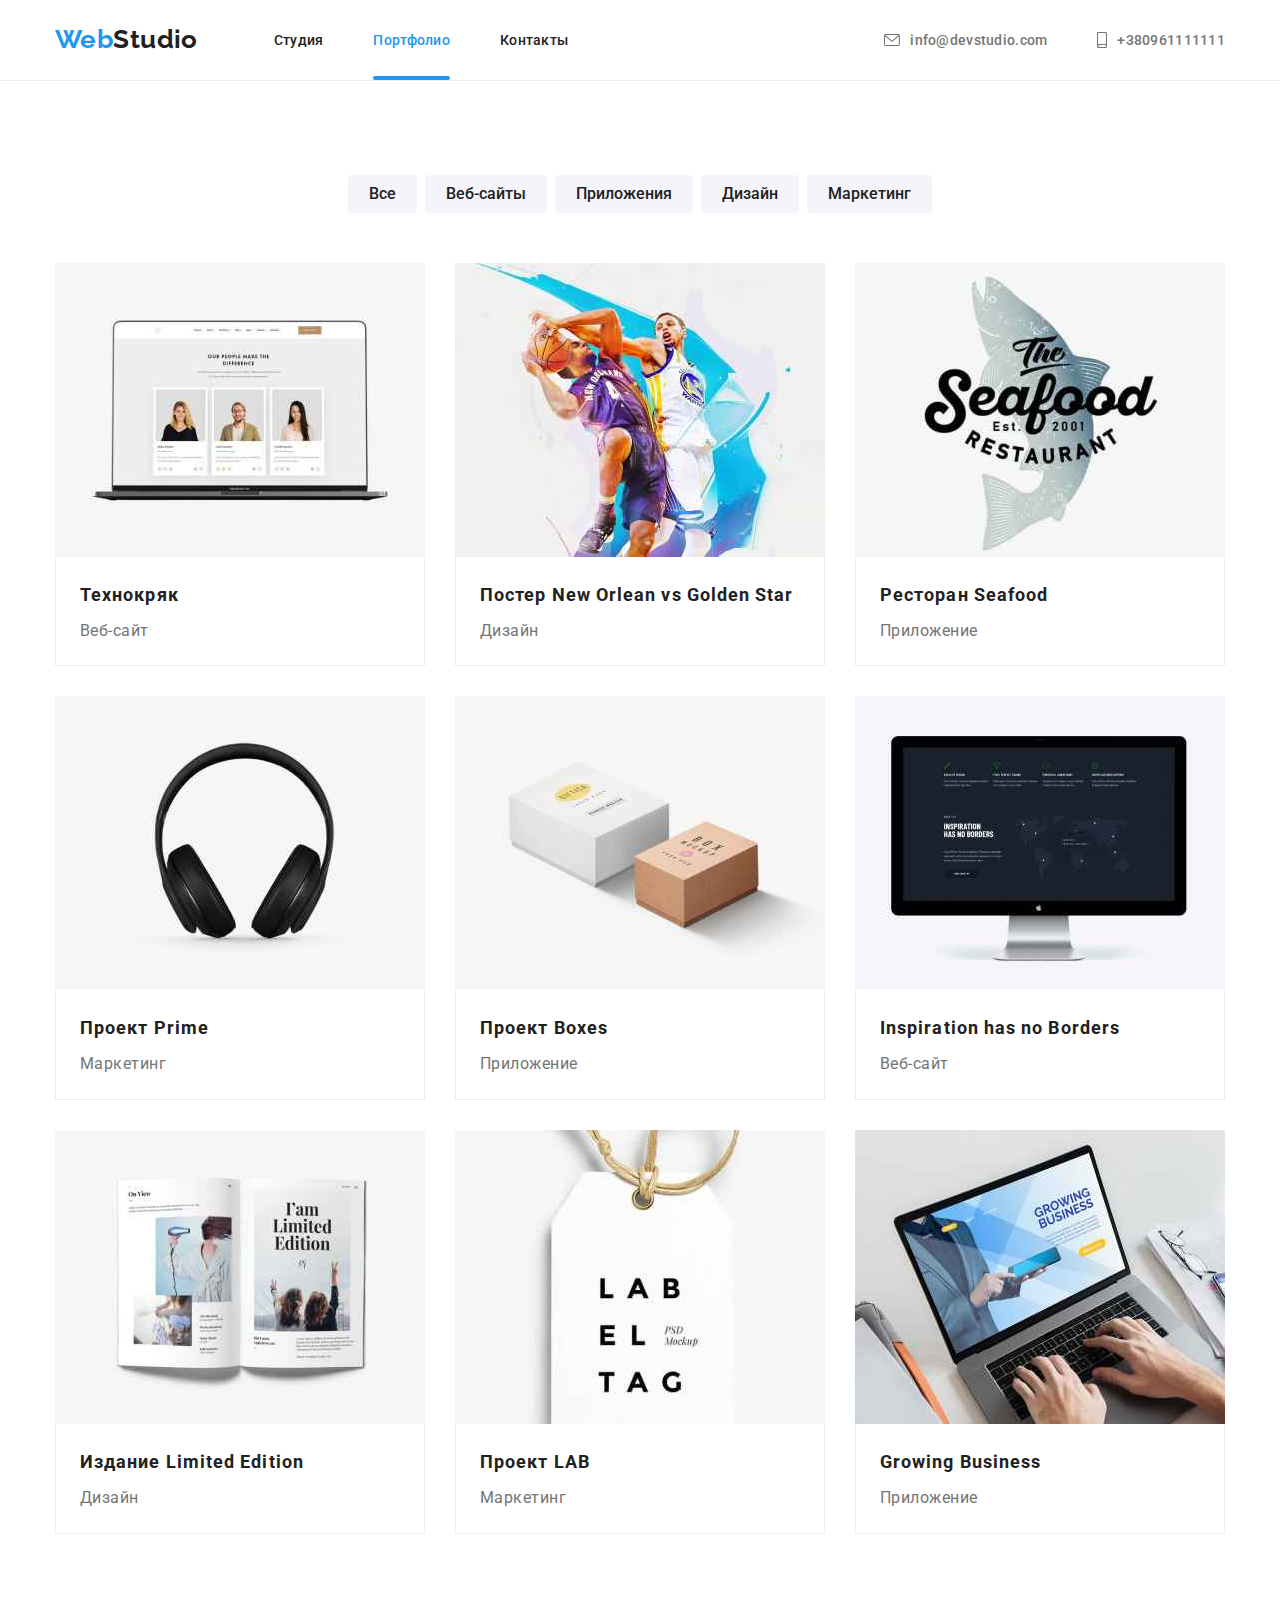
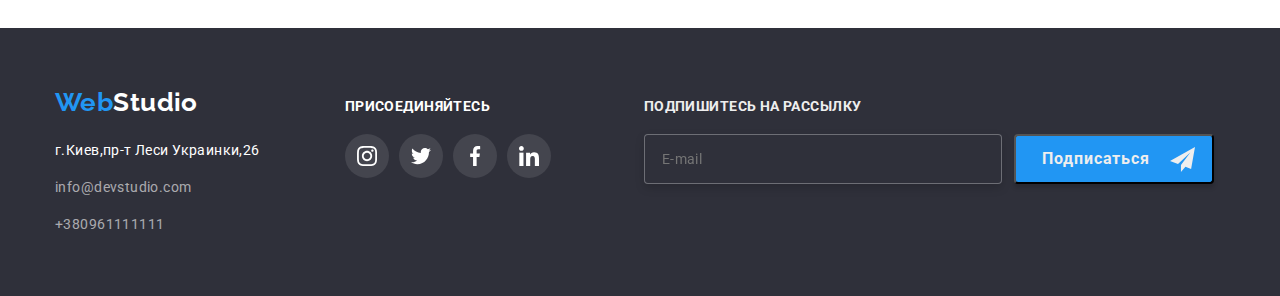
==== portfolio.html @ d530d73f "add" ====
<!DOCTYPE html>
<html lang="ru">
  <head>
    <meta charset="UTF-8" />
    <meta http-equiv="X-UA-Compatible" content="IE=edge" />
    <meta name="viewport" content="width=device-width, initial-scale=1.0" />
    <title>webstudio</title>
    <link rel="preconnect" href="https://fonts.googleapis.com" />
    <link rel="preconnect" href="https://fonts.gstatic.com" crossorigin />
    <link
      href="https://fonts.googleapis.com/css2?family=Raleway:wght@700&family=Roboto:wght@400;500;700;900&display=swap"
      rel="stylesheet"
    />
    <link
      rel="stylesheet"
      href="https://cdnjs.cloudflare.com/ajax/libs/modern-normalize/1.1.0/modern-normalize.min.css"
    />
    <link rel="stylesheet" href="./css/styles.css" />
  </head>
  <body>
      <!--Шапка страницы-->
      <header class="header">
        <div class="container header-container">
          <!--Навигация на другие страницы-->
          <nav class="header-nav">
            <a href="" class="header-logo">Web<span class="bit">Studio</span></a>
            <ul class="site-nav list">
              <li><a href="./index.html" class="nav-link">Студия</a></li>
              <li><a href="./portfolio.html" class="nav-link link-portfolio">Портфолио</a></li>
              <li><a href="" class="nav-link">Контакты</a></li>
            </ul>
          </nav> 
            <ul class="header-nav-list list">
              <li class="nav-item">
                <a href="mailto:info@devstudio.com" class="nav-link-mail-tel"><svg class="header-mail-icon" width="16" height="12">
                    <use href="./images/symbol-defs.svg#icon-envelope"></use></svg>info@devstudio.com</a>
              </li>
              <li><a href="tel:+380961111111" class="nav-link-mail-tel"><svg class="header-telephone-icon" width="10" height="16">
                    <use href="./images/symbol-defs.svg#icon-smartphone"></use></svg>+380961111111</a></li>
            </ul>
        </div>
      </header>
    <main>
      <!-- buttons -->
      <section class="button-section">
        <div class="container">
          <h1 class="visually-hidden">Просто заголовок</h1>
          <ul class="filters-list list">
            <li class="filters-list-item">
              <button type="button" class="button-filter" name="Все">Все</button>
            </li>
            <li class="filters-list-item">
              <button type="button" class="button-filter" name="Веб-сайты">Веб-сайты</button>
            </li>
            <li class="filters-list-item">
              <button type="button" class="button-filter" name="Приложения">Приложения</button>
            </li>
            <li class="filters-list-item">
              <button type="button" class="button-filter" name="Дизайн">Дизайн</button>
            </li>
            <li class="filters-list-item-right">
              <button type="button" class="button-filter-right" name="Маркетинг">Маркетинг</button>
            </li>
          </ul>
          <!-- examples cards -->
          
            <ul class="card-set list">
              
                <li class="card-item">
                  <a href="" class="card-link">
                    <div class="portfolio-description">
                    
                      <img src="./images/071182.jpg" alt="Технокряк" 
                      width="370" 
                      height="294" 
                      />
                      <p class="description-text">Ресурс предлагает комплексные предложения с разным уровнем функционала и сервисов. Все это позволит посетителю получить исчерпывающие сведения о компании или частном лице.</p>
                    </div>
                      <div class="card-content">
                        <h2 class="examples">Технокряк</h2>
                        <p class="examples-titles">Веб-сайт</p>
                      </div>
                  </a>
                </li>
                <li class="card-item">
                  <a href="" class="card-link">
                    <div class="portfolio-description">
                      <img src="./images/cefffc.jpg" alt="Постер New Orlean vs Golden Star"
                        width="370"
                        height="294"
                      />
                      <p class="description-text">Ресурс предлагает комплексные предложения с разным уровнем функционала и сервисов. Все это позволит посетителю получить исчерпывающие сведения о компании или частном лице.</p>
                    </div>
                      <div class="card-content">
                        <h2 class="examples">Постер New Orlean vs Golden Star</h2>
                        <p class="examples-titles">Дизайн</p>
                      </div>
                  </a>
                </li>
                <li class="card-item">
                  <a href="" class="card-link">
                  <div class="portfolio-description">
                    <img src="./images/d0c83d.jpg"
                      alt="Ресторан Seafood"
                      width="370"
                      height="294"
                    />
                    <p class="description-text">Ресурс предлагает комплексные предложения с разным уровнем функционала и сервисов. Все это позволит посетителю получить исчерпывающие сведения о компании или частном лице.</p>
                  </div>
                    <div class="card-content">
                      <h2 class="examples">Ресторан Seafood</h2>
                      <p class="examples-titles">Приложение</p>
                    </div>
                  </a>
                </li>
                <li class="card-item">
                  <a href="" class="card-link">
                    <div class="portfolio-description">
                      <img src="./images/22c555.jpg" 
                        alt="Проект Prime" 
                        width="370" 
                        height="294" 
                      />
                      <p class="description-text">Ресурс предлагает комплексные предложения с разным уровнем функционала и сервисов. Все это позволит посетителю получить исчерпывающие сведения о компании или частном лице.</p>
                    </div>  
                    <div class="card-content">
                      <h2 class="examples">Проект Prime</h2>
                      <p class="examples-titles">Маркетинг</p>
                    </div>
                  </a>
                </li>
                <li class="card-item">
                  <a href="" class="card-link">
                  <div class="portfolio-description">
                    <img src="./images/58f59b.jpg" 
                      alt="Проект Boxes" 
                      width="370" 
                      height="294" 
                    />
                    <p class="description-text">Ресурс предлагает комплексные предложения с разным уровнем функционала и сервисов. Все это позволит посетителю получить исчерпывающие сведения о компании или частном лице.</p>
                  </div>
                    <div class="card-content">
                      <h2 class="examples">Проект Boxes</h2>
                      <p class="examples-titles">Приложение</p>
                    </div>
                  </a>
                </li>
                <li class="card-item">
                  <a href="" class="card-link">
                  <div class="portfolio-description">
                    <img
                      src="./images/a1ed74.jpg"
                      alt="Inspiration has no Borders"
                      width="370"
                      height="294"
                    />
                    <p class="description-text">Ресурс предлагает комплексные предложения с разным уровнем функционала и сервисов. Все это позволит посетителю получить исчерпывающие сведения о компании или частном лице.</p>
                  </div>
                    <div class="card-content">
                      <h2 class="examples">Inspiration has no Borders</h2>
                      <p class="examples-titles">Веб-сайт</p>
                    </div>
                  </a>
                </li>
                <li class="card-item">
                  <a href="" class="card-link">
                    <div class="portfolio-description">
                      <img
                        src="./images/294fc0.jpg"
                        alt="Издание Limited Edition"
                        width="370"
                        height="294"
                      />
                      <p class="description-text">Ресурс предлагает комплексные предложения с разным уровнем функционала и сервисов. Все это позволит посетителю получить исчерпывающие сведения о компании или частном лице.</p>
                    </div>
                      <div class="card-content">  
                        <h2 class="examples">Издание Limited Edition</h2>
                        <p class="examples-titles">Дизайн</p>
                      </div>
                  </a>
                </li>
                <li class="card-item">
                  <a href="" class="card-link">
                    <div class="portfolio-description">
                      <img src="./images/3cef12.jpg" 
                        alt="Проект LAB"
                        width="370"
                        height="294" 
                      />
                      <p class="description-text">Ресурс предлагает комплексные предложения с разным уровнем функционала и сервисов. Все это позволит посетителю получить исчерпывающие сведения о компании или частном лице.</p>
                    </div>
                      <div class="card-content">
                        <h2 class="examples">Проект LAB</h2>
                        <p class="examples-titles">Маркетинг</p>
                      </div>
                  </a>
                </li>
                <li class="card-item">
                  <a href="" class="card-link">
                  <div class="portfolio-description">
                    <img
                        src="./images/74a27d.jpg"
                        alt="Growing Business"
                        width="370"
                        height="294"
                      />
                      <p class="description-text">Ресурс предлагает комплексные предложения с разным уровнем функционала и сервисов. Все это позволит посетителю получить исчерпывающие сведения о компании или частном лице.</p>
                    </div>
                      <div class="card-content">
                        <h2 class="examples">Growing Business</h2>
                        <p class="examples-titles">Приложение</p>
                      </div>
                  </a>
                </li>
             
            </ul>
          
        </div>
      </section>
    </main>
    <!-- подвал страницы -->

      <footer class="footer">
          <div class="container footer-container">
            <div class="footer-nav-container">
              <a href="" class="footer-logo">Web<span class="footer-bit">Studio</span> </a>
              <!--Навигация на другие страницы-->
              <address class="address">
                <ul class="footer-nav list">
                  <li class="footer-nav-list">
                    <a href="г.Киев, пр-т Леси Украинки,26" class="footer-nav-link-address"
                      >г.Киев,пр-т Леси Украинки,26
                    </a>
                  </li>
                  <li class="footer-nav-list">
                    <a href="mailto:info@devstudio.com" class="footer-nav-link-mail"
                      >info@devstudio.com
                    </a>
                  </li>
                  <li><a href="tel:+380961111111" class="footer-nav-link-tel">+380961111111</a></li>
                </ul>
              </address>
            </div>
            <div class="footer-soc-container">          
                  <p class="footer-soc-title">присоединяйтесь</p>
                    <ul class="footer-soc-list list">
                      <li class="footer-list-item">
                        <a href="" class="footer-soc-link">
                          <svg class="icon-soc-link" width="20" height="20">
                            <use href="./images/symbol-defs.svg#icon-instagram-2"></use>
                          </svg>
                        </a>
                      </li>
                      <li class="footer-list-item">
                        <a href="" class="footer-soc-link">
                          <svg class="icon-soc-link" width="20" height="20">
                            <use href="./images/symbol-defs.svg#icon-twitter-1"></use>
                          </svg>
                        </a>
                      </li>
                      <li class="footer-list-item">
                        <a href="" class="footer-soc-link">
                          <svg class="icon-soc-link" width="20" height="20">
                            <use href="./images/symbol-defs.svg#icon-facebook-1"></use>
                          </svg>
                        </a>
                      </li>
                      <li class=footer-list-item">
                        <a href="" class="footer-soc-link">
                          <svg class="icon-soc-link" width="20" height="20">
                            <use href="./images/symbol-defs.svg#icon-linkedin-1"></use>
                          </svg>
                        </a>
                      </li>

                    </ul>
              </div>
              <div class="footer-email-input">
                <b class="title-email-input">подпишитесь на рассылку</b>
                <form class="footer-form">
                  <label class="footer-label" for="modal-text">
                  <input 
                    type="email"
                    name="email"
                    placeholder="E-mail"
                    class="footer-input"
                    required
                  />
                  <button class="footer-submit" type="submit">
                  <span class="footer-span">Подписаться</span>
                    <svg class="icon-send" width="25" height="25">
                      <use href="./images/symbol-defs.svg#icon-icon-send"></use>
                    </svg>
                  </button>
                  </label>
                </form>
              </div>
          </div>
    </footer>
  </body>
      
</html>
---- css/styles.css ----
:root {
  --header-logo-color: #000000;
  --header-color: #ffffff;
  --main-title-color: #212121;
  --second-title-color: #757575;
  --main-btn-color: #ffffff;
  --accent-color: #2196f3;
  --footer-logo-color: #ffffff;
  --hero-color: #2f303a;
  --people-background-color: #f5f4fa;
  --font-addition: 'Raleway', sans-serif;
  --footer-tel-mail-color: rgba(255, 255, 255, 0.6);
  --header-background-color: #ececec;
  --card-set-gap: 30px;
  --card-border: #eeeeee;
  --fill-icon: #afb1b8;
  --time-animations: 250ms;
  --function-animations: cubic-bezier(0.4, 0, 0.2, 1);
}
.container {
  width: 1200px;
  padding-left: 15px;
  padding-right: 15px;
  margin: 0 auto;
}
body {
  font-family: Roboto, sans-serif;
  background-color: var(--header-color);
  color: var(--main-title-color);
  font-size: 14px;
  letter-spacing: 0.03em;
}
p,
h1,
h2,
h3,
h4,
h5,
h6 {
  margin: 0;
}

ul,
ol {
  padding-left: 0;
  margin: 0;
}
img {
  display: block;
  max-width: 100%;
  height: auto;
}
.list {
  list-style: none;
}
a {
  text-decoration: none;
  font-style: normal;
}
.section {
  padding-top: 94px;
  padding-bottom: 94px;
}
/* цвет основного текста #212121 */
/* вторичный цвет текста #757575 */
/* белый #FFFFFF */
/* акцент #2196F3 */
/* вторичный цвет фона #F5F4FA */

/* ------header------ */
.header {
  border-bottom: 1px solid var(--header-background-color);
}

.header-container {
  display: flex;
  align-items: center;
}
.header-logo {
  font-family: var(--font-addition);
  color: var(--accent-color);
  font-weight: 700;
  font-size: 26px;
  margin-right: 93px;
  padding-top: 24px;
  padding-bottom: 25px;
  margin-right: 76px;
}

.bit {
  color: var(--header-logo-color);
  font-family: var(--font-addition);
  font-weight: 700;
  font-size: 26px;
  color: var(--main-title-color);
}
/* header-navigation */
.header-nav {
  display: flex;
  align-items: center;
}

.site-nav {
  display: flex;
  font-weight: 500;
}

.nav-link {
  color: var(--main-title-color);
  font-style: normal;
  font-weight: 500;
  font-size: 14px;
  line-height: 16px;
  letter-spacing: 0.02em;
  display: flex;
  align-items: center;
  padding-top: 32px;
  padding-bottom: 32px;
  transition: color var(--time-animations) var(--function-animations);
}
.site-nav > li:nth-child(2) {
  margin: 0 50px 0;
}
.nav-link-mail-tel {
  color: var(--second-title-color);
  font-style: normal;
  font-weight: 500;
  font-size: 14px;
  line-height: 16px;
  letter-spacing: 0.02em;
  display: flex;
  align-items: center;
  padding-top: 32px;
  padding-bottom: 32px;
  transition: color var(--time-animations) var(--function-animations);
}
.nav-link-mail-tel:hover,
.nav-link-mail-tel:focus {
  color: var(--accent-color);
  font-style: normal;
  font-weight: 500;
  font-size: 14px;
  line-height: 16px;
  letter-spacing: 0.02em;
  fill: var(--accent-color);
}
.header-nav-list {
  display: flex;
  font-weight: 500;
  margin-left: auto;
  align-items: center;
}
.header-nav-list > li:first-child {
  margin-right: 50px;
}

.link-studio {
  color: var(--accent-color);
  position: relative;
}
.link-studio::after {
  content: '';
  display: block;
  position: absolute;
  bottom: -1px;
  width: 100%;
  height: 4px;
  background-color: var(--accent-color);
  border-radius: 2px;
}
.link-portfolio {
  color: var(--accent-color);
  position: relative;
}
.link-portfolio::after {
  content: '';
  display: block;
  position: absolute;
  bottom: 0;
  width: 100%;
  height: 4px;
  background-color: var(--accent-color);
  border-radius: 2px;
}
.nav-link:hover,
.nav-link:focus {
  color: var(--accent-color);
  font-style: normal;
  font-weight: 500;
  font-size: 14px;
  line-height: 16px;
  letter-spacing: 0.02em;
  fill: var(--accent-color);
}

.header-telephone-icon,
.header-mail-icon {
  margin-right: 10px;
  fill: currentColor;
}
/* hero */
.section-hero {
  text-align: center;
  padding-top: 200px;
  padding-bottom: 200px;
  margin-left: auto;
  margin-right: auto;
}
.overlay {
  max-width: 1600px;
  height: 600px;
  background-position: center;
  background-repeat: no-repeat;
  background-size: cover;
  background-image: linear-gradient(to right, rgba(0, 0, 0, 0.3), rgba(0, 0, 0, 0.3)),
    url(../images/hero.jpg);
}

.hero-title {
  font-weight: 900;
  font-size: 44px;
  line-height: 1.36;
  text-align: center;
  letter-spacing: 0.06em;
  text-transform: uppercase;
  color: var(--header-color);
  margin-left: auto;
  margin-right: auto;
  width: 696px;
}

.button {
  width: 200px;
  height: 50px;
  /* display: inline-block; */
  background-color: var(--accent-color);
  /* padding: 5px 32px; */
  border-radius: 4px;
  color: var(--header-color);
  border: var(--header-color);
  cursor: pointer;
  /* margin-top: 30px; */
  text-align: center;
  /* padding: 10px 32px; */
  font-weight: 700;
  font-size: 16px;
  transition: background-color var(--time-animations) var(--function-animations),
    fill var(--time-animations) var(--function-animations),
    color var(--time-animations) var(--function-animations);
}
.button :hover {
  box-shadow: 0px 4px 4px rgba(0, 0, 0, 0.15);
}
.button :focus {
  box-shadow: 0px 4px 4px rgba(0, 0, 0, 0.15);
}

/*-----------main qualities ------------*/
.qualities-list {
  display: flex;
}
.box {
  background-color: #f5f4fa;
  width: 270px;
  height: 120px;
  border-radius: 4px;
  justify-content: center;
  display: flex;
  align-items: center;
  margin-bottom: 30px;
}
.qualities-main-title {
  font-weight: 700;
  font-size: 36px;
  line-height: 1, 16;
  text-align: center;
  letter-spacing: 0.03em;
  color: var(--main-title-color);
}
.visually-hidden {
  position: absolute;
  width: 1px;
  height: 1px;
  margin: -1px;
  padding: 0;
  overflow: hidden;
  border: 0;
  clip: rect(0 0 0 0);
}

.qualities-list-item {
  margin-right: 30px;
}

.properties-title {
  font-weight: 700;
  font-size: 14px;
  line-height: 1.14;
  letter-spacing: 0.03em;
  text-transform: uppercase;
  color: var(--main-title-color);
  margin-bottom: 10px;
}
.properties-slogan {
  font-size: 14px;
  line-height: 1.71;
  letter-spacing: 0.03em;
  color: var(--second-title-color);
}
/* work */
.section-work {
  padding-top: 0;
}
.work-title {
  font-weight: 700;
  font-size: 36px;
  line-height: 1.16;
  text-align: center;
  letter-spacing: 0.03em;
  color: var(--main-title-color);
  margin-bottom: 50px;
}
.work-list {
  display: flex;
}

.work-list-item1 {
  margin-right: 30px;
  position: relative;
}
.work-list-item2 {
  margin-right: 30px;
}

.descript {
  position: absolute;
  width: 370px;
  height: 70px;
  top: 1434px;
  background: rgba(47, 48, 58, 0.8);
  display: flex;
  align-items: center;
  justify-content: center;
}
.descript-title {
  color: var(--header-color);
  font-family: Roboto;
  font-style: normal;
  font-weight: bold;
  font-size: 14px;
  line-height: 16px;

  letter-spacing: 0.03em;
  text-transform: uppercase;
}

/* peoples */
.section-peoples {
  background-color: var(--people-background-color);
}
.people-list {
  display: flex;
}

.people-title {
  font-weight: 700px;
  font-size: 36px;
  line-height: 42px;
  text-align: center;
  letter-spacing: 0.03em;
  color: var(--main-title-color);
  margin-bottom: 50px;
}
.people-list-item {
  margin-right: 30px;
  background-color: var(--header-color);
  border-bottom-left-radius: 4px;
  border-bottom-right-radius: 4px;
  box-shadow: 0px 1px 3px rgb(0 0 0 / 12%), 0px 1px 1px rgb(0 0 0 / 14%),
    0px 2px 1px rgb(0 0 0 / 20%);
}
.people-list-item-right {
  background-color: var(--header-color);
  border-bottom-left-radius: 4px;
  border-bottom-right-radius: 4px;
  box-shadow: 0px 1px 3px rgb(0 0 0 / 12%), 0px 1px 1px rgb(0 0 0 / 14%),
    0px 2px 1px rgb(0 0 0 / 20%);
}
.peoples-div {
  padding-top: 30px;
  padding-right: 32px;
  padding-bottom: 30px;
  padding-left: 32px;
  text-align: center;
}
.peoples {
  font-weight: 500;
  font-size: 16px;
  line-height: 1.18;
  color: var(--main-title-color);
}
.who-is-it {
  font-size: 16px;
  line-height: 1.18;
  color: var(--second-title-color);
  margin-top: 10px;
}
.peoples-soc-list {
  display: flex;
  justify-content: center;
  align-items: center;
  margin-top: 20px;
}

.peoples-list-item + .peoples-list-item {
  margin-left: 10px;
}
.peoples-soc-link {
  width: 44px;
  height: 44px;
  border-radius: 50%;
  display: flex;
  justify-content: center;
  align-items: center;
  background-color: var(--header-color);
  color: var(--fill-icon);
  transition: background-color var(--time-animations) var(--function-animations),
    color var(--time-animations) var(--function-animations);
}
.peoples-soc-link:hover {
  background-color: var(--accent-color);
  color: var(--footer-logo-color);
}
.peoples-soc-link:focus {
  background-color: var(--accent-color);
  color: var(--footer-logo-color);
}
.icon-soc-link {
  display: flex;
  justify-content: center;
  align-items: center;
  fill: currentColor;
}

.client-title {
  font-weight: 700px;
  font-size: 36px;
  line-height: 42px;
  text-align: center;
  letter-spacing: 0.03em;
  color: var(--main-title-color);
  margin-bottom: 50px;
}
/* button */
.button-section {
  padding: 94px 0;
}
.filters-list {
  display: flex;
  justify-content: center;
  margin-bottom: 50px;
}
.filters-list-item {
  margin-right: 8px;
}
.filters-list-item-right {
  margin-right: 0px;
}
.button-filter {
  font-weight: 500;
  font-size: 16px;
  line-height: 1.6;
  color: var(--main-title-color);
  background: var(--people-background-color);
  border: var(--accent-color);
  border-radius: 4px;
  padding: 6px 21px;
  cursor: pointer;
  transition: background-color var(--time-animations) var(--function-animations),
    box-shadow var(--time-animations) var(--function-animations),
    color var(--time-animations) var(--function-animations);
}
.button-filter-right {
  font-weight: 500;
  font-size: 16px;
  line-height: 1.6;
  color: var(--main-title-color);
  background: var(--people-background-color);
  border: var(--accent-color);
  border-radius: 4px;
  padding: 6px 21px;
  cursor: pointer;
  transition: background-color var(--time-animations) var(--function-animations),
    box-shadow var(--time-animations) var(--function-animations),
    color var(--time-animations) var(--function-animations);
}
.button-filter:hover,
.button-filter-right:hover {
  background: var(--accent-color);
  color: var(--main-btn-color);
  box-shadow: 0px 3px 1px rgb(0 0 0 / 10%), 0px 1px 2px rgb(0 0 0 / 8%),
    0px 2px 2px rgb(0 0 0 / 12%);
}
.button-filter:focus,
.button-filter-right:focus {
  background: var(--accent-color);
  color: var(--main-btn-color);
  box-shadow: 0px 3px 1px rgb(0 0 0 / 10%), 0px 1px 2px rgb(0 0 0 / 8%),
    0px 2px 2px rgb(0 0 0 / 12%);
}
.pointer {
  cursor: pointer;
}

/* examples card */
.card-set {
  display: flex;
  flex-wrap: wrap;
  margin-top: calc(-1 * var(--card-set-gap));
  margin-left: calc(-1 * var(--card-set-gap));
}
.card-item {
  flex-basis: calc(100% / 3 - var(--card-set-gap));
  margin-left: var(--card-set-gap);
  margin-top: var(--card-set-gap);
}
.portfolio-description {
  position: relative;
  overflow: hidden;
}

.card-content {
  padding: 20px 24px;
  border-right: 1px solid var(--card-border);
  border-bottom: 1px solid var(--card-border);
  border-left: 1px solid var(--card-border);
}
.description-text {
  position: absolute;
  top: 0;
  left: 0;
  font-size: 18px;
  line-height: 1.56;
  letter-spacing: 0.03em;
  color: var(--header-color);
  padding: 63px 24px 63px 24px;
  background: rgba(33, 150, 243, 0.9);
  height: 100%;
  transform: translateY(101%);
  transition: transform var(--time-animations) var(--function-animations);
}
.card-link:hover .description-text,
.card-link:focus .description-text {
  transform: translateY(0);
}

.card-link {
  display: block;
  transition: box-shadow var(--time-animations) var(--function-animations);
}

.card-link:hover,
.card-link:focus {
  box-shadow: 0px 0px 0px rgba(0, 0, 0, 0), 1px 4px 6px rgba(0, 0, 0, 0.16),
    0px 4px 4px rgba(0, 0, 0, 0.25), 1px 4px 6px rgba(0, 0, 0, 0.16);
}

.examples {
  font-weight: 700;
  font-size: 18px;
  line-height: 2;
  letter-spacing: 0.06em;
  color: var(--main-title-color);
  margin-bottom: 4px;
}
.examples-titles {
  font-size: 16px;
  line-height: 1.8;
  letter-spacing: 0.03em;
  color: var(--second-title-color);
}
/* ----------Постоянные клиенты----------- */
.section-client {
  height: 372px;
}
.client-icon-item {
  width: 170px;
  height: 92px;
  flex-basis: calc(100% / 6 - var(--card-set-gap));
  margin-left: var(--card-set-gap);
  margin-top: var(--card-set-gap);
}

.client-icon-list {
  margin: 0 auto;
  display: flex;
  flex-wrap: wrap;
  margin-top: calc(-1 * var(--card-set-gap));
  margin-left: calc(-1 * var(--card-set-gap));
}
.client-icon-link {
  width: 100%;
  height: 100%;
  display: flex;
  align-items: center;
  justify-content: center;
  border: 1px solid var(--fill-icon);
  border-radius: 4px;
  fill: var(--fill-icon);
  transition: border-color var(--time-animations) var(--function-animations),
    color var(--time-animations) var(--function-animations);
}
.client-icon-link:hover {
  border-color: var(--accent-color);
  fill: var(--accent-color);
}
.client-icon-link:focus {
  border-color: var(--accent-color);
  fill: var(--accent-color);
}

/*-----------footer-navigation ------------*/
.footer {
  display: flex;
  align-items: baseline;
  width: 100%;
  padding: 60px 0;
  background-color: var(--hero-color);
}
.footer-nav-list {
  margin-bottom: 13px;
}
.footer-nav-link-address {
  font-size: 14px;
  display: block;
  line-height: 24px;
  letter-spacing: 0.03em;
  color: var(--header-color);
  transition: background-color var(--time-animations) var(--function-animations),
    fill var(--time-animations) var(--function-animations),
    color var(--time-animations) var(--function-animations);
}

.footer-nav-link-address:hover {
  color: var(--accent-color);
}

.footer-nav-link-address:focus {
  color: var(--accent-color);
}
.footer-nav-link-mail {
  font-size: 14px;
  display: block;
  line-height: 24px;
  letter-spacing: 0.03em;
  color: var(--footer-tel-mail-color);
  transition: background-color var(--time-animations) var(--function-animations);
}
.footer-nav-link-mail:hover {
  color: var(--accent-color);
}

.footer-nav-link-mail:focus {
  color: var(--accent-color);
}
.footer-nav-link-tel {
  font-size: 14px;
  line-height: 24px;
  letter-spacing: 0.03em;
  color: var(--footer-tel-mail-color);
  transition: background-color var(--time-animations) var(--function-animations),
    fill var(--time-animations) var(--function-animations),
    color var(--time-animations) var(--function-animations);
}
.footer-nav-link-tel:hover {
  color: var(--accent-color);
}

.footer-nav-link-tel:focus {
  color: var(--accent-color);
}
.footer-logo {
  font-family: var(--font-addition);
  color: var(--accent-color);
  font-weight: 700;
  font-size: 26px;
  margin-bottom: 20px;
}
.footer-bit {
  color: var(--footer-logo-color);
  font-family: var(--font-addition);
  font-weight: 700;
  font-size: 26px;
}
.address {
  margin-top: 20px;
}
.footer-container {
  margin: 0 auto;
  display: flex;
  align-items: baseline;
}
.footer-soc-container {
  margin-left: 85px;
}
.footer-soc-title {
  font-family: Roboto;
  font-style: normal;
  font-weight: bold;
  font-size: 14px;
  line-height: 16px;
  letter-spacing: 0.03em;
  text-transform: uppercase;
  color: var(--main-btn-color);
}
.footer-soc-list {
  display: flex;
  justify-content: center;
  align-items: center;
  margin-top: 20px;
}
.footer-list-item {
  margin-right: 10px;
}
.footer-soc-link {
  width: 44px;
  height: 44px;
  border-radius: 50%;
  display: flex;
  justify-content: center;
  align-items: center;
  color: var(--footer-logo-color);
  background-color: rgba(255, 255, 255, 0.1);
  transition: background-color var(--time-animations) var(--function-animations);
}

.footer-soc-link:hover {
  background-color: var(--accent-color);
}
.footer-soc-link:focus {
  background-color: var(--accent-color);
}
.title-email-input {
  font-family: Roboto;
  font-style: normal;
  font-weight: bold;
  font-size: 14px;
  line-height: 16px;
  letter-spacing: 0.03em;
  text-transform: uppercase;
  color: var(--card-border);
}
.footer-form {
  display: flex;
  flex-direction: column;
}
.footer-email-input {
  margin-left: 93px;
}
.footer-label {
  display: flex;
  margin-top: 20px;
}
.footer-input {
  display: flex;
  width: 358px;
  height: 50px;
  padding: 16px 17px;
  border: 1px solid rgba(255, 255, 255, 0.3);
  box-sizing: border-box;
  filter: drop-shadow(0px 4px 4px rgba(0, 0, 0, 0.15));
  border-radius: 4px;
  letter-spacing: 0.03em;
  color: rgba(255, 255, 255, 0.6);
  background-color: var(--hero-color);
}
.footer-submit {
  width: 200px;
  height: 50px;
  margin-left: 12px;
  font-family: Roboto;
  font-style: normal;
  font-weight: bold;
  font-size: 16px;
  line-height: 1.87;
  background: var(--accent-color);
  box-shadow: 0px 4px 4px rgb(0 0 0 / 15%);
  border-radius: 4px;
  letter-spacing: 0.06em;
  color: var(--card-border);
  display: flex;
  align-items: center;
}
.footer-span {
  margin-left: 20px;
  margin-right: 20px;
}

.icon-send {
  fill: currentColor;
}
.backdrop {
  position: fixed;
  top: 0;
  left: 0;
  width: 100%;
  height: 100%;
  background: rgba(0, 0, 0, 0.2);
  opacity: 1;
  transition: opacity var(--time-animations) var(--function-animations),
    visibility var(--time-animations) var(--function-animations);
}

.modal {
  position: absolute;
  top: 50%;
  left: 50%;
  width: 528px;
  min-height: 581px;
  background: var(--header-color);
  box-shadow: 0px 1px 3px rgb(0 0 0 / 12%), 0px 1px 1px rgb(0 0 0 / 14%),
    0px 2px 1px rgb(0 0 0 / 20%);
  border-radius: 4px;
  transform: translate(-50%, -50%) scale(1);
  transition: transform var(--time-animations) var(--function-animations);
  padding: 40px;
}
.close-modal {
  position: absolute;
  top: 8px;
  right: 8px;
  width: 30px;
  height: 30px;
  border: 1px solid rgba(0, 0, 0, 0.1);
  border-radius: 50%;
  background-color: rgba(255, 255, 255, 1);
  cursor: pointer;
  display: flex;
  align-items: center;
  justify-content: center;
}
.close-button:hover,
.close-button:focus {
  fill: var(--accent-color);
}
.is-hidden {
  opacity: 0;
  visibility: hidden;
  pointer-events: none;
}
.modal-title {
  display: block;
  width: 448px;
  height: 23px;
  font-family: Roboto;
  font-style: normal;
  font-weight: bold;
  font-size: 20px;
  line-height: 23px;
  text-align: center;
  letter-spacing: 0.03em;
  color: var(--header-logo-color);
}
.modal-form {
  margin: 0 auto;
}
.modal-input {
  width: 100%;
  height: 40px;
  border: 1px solid rgba(33, 33, 33, 0.2);
  border-radius: 4px;
  font-size: 16px;
  margin-top: 15px;
  padding: 0 10px 0 40px;
  transition: 250ms linear border;
}
.modal-field input:focus {
  border-color: var(--accent-color);
}
.modal-field input:focus + .input-icon {
  fill: var(--accent-color);
}
.input-icon {
  position: absolute;
  top: 50%;
  left: 10px;
  transition: 250ms linear fill;
}
.modal-button {
  display: flex;
  align-items: center;
  justify-content: center;
  margin-top: 30px;
  margin-left: 120px;
  margin-right: 132px;
}
.modal-label {
  font-family: Roboto;
  font-style: normal;
  font-weight: normal;
  font-size: 12px;
  line-height: 14px;
  letter-spacing: 0.01em;
  color: var(--second-title-color);
  margin-top: 10px;
}
/* .modal-label:focus {
  border-color: var(--accent-color);
} */

.modal-field {
  margin-top: 10px;
  display: block;
  position: relative;
}
.label-modal {
  display: block;
  position: absolute;
  font-family: Roboto;
  font-style: normal;
  font-weight: normal;
  font-size: 12px;
  line-height: 14px;
  letter-spacing: 0.01em;
  color: var(--second-title-color);
  margin-top: -4px;
}
.modal-text-area {
  width: 100%;
  height: 120px;
  border: 1px solid rgba(33, 33, 33, 0.2);
  border-radius: 4px;
  margin-top: 7px;
  resize: none;
  padding: 10px;
}
.modal-div:hover,
.modal-div:focus {
  border-color: var(--accent-color);
}
.check-text {
  font-family: 'Roboto';
  font-style: normal;
  font-weight: 400;
  font-size: 14px;
  line-height: calc(24 / 14);
  letter-spacing: 0.03em;
  color: var(--second-title-color);
  display: flex;
  align-items: center;
  margin-top: 26px;
}

.check-text span {
  width: 16px;
  height: 15px;
  border: 1px solid var(--header-logo-color);
  border-radius: 2px;
  margin-right: 10px;
  display: flex;
  align-items: center;
  justify-content: center;
}
.check-icon {
  fill: transparent;
}
.input-check:checked + .check-text span {
  background-color: var(--accent-color);
  border: none;
}
.input-check:checked + .check-text .check-icon {
  fill: var(--header-color);
}
.link-check {
  font-family: 'Roboto';
  font-style: normal;
  font-weight: 400;
  font-size: 14px;
  line-height: calc(24 / 14);
  text-decoration-line: underline;
  color: var(--accent-color);
}
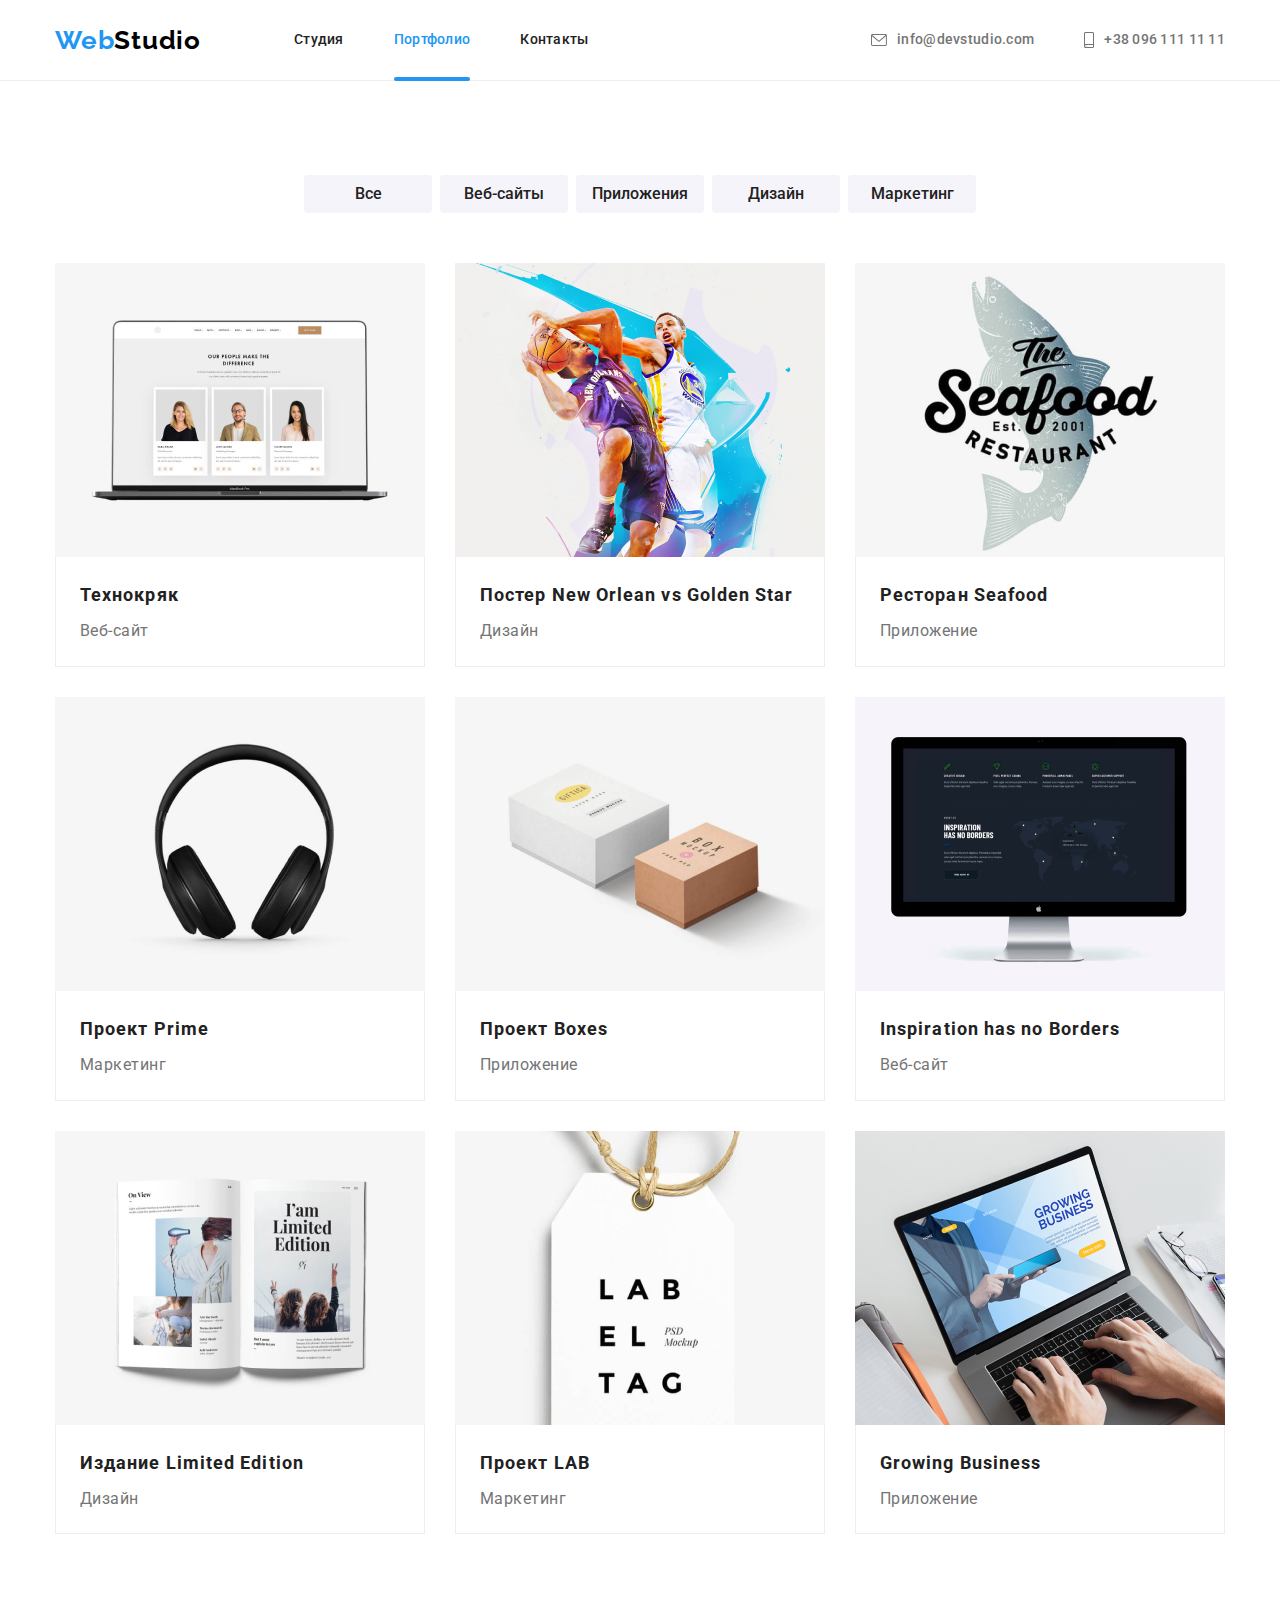
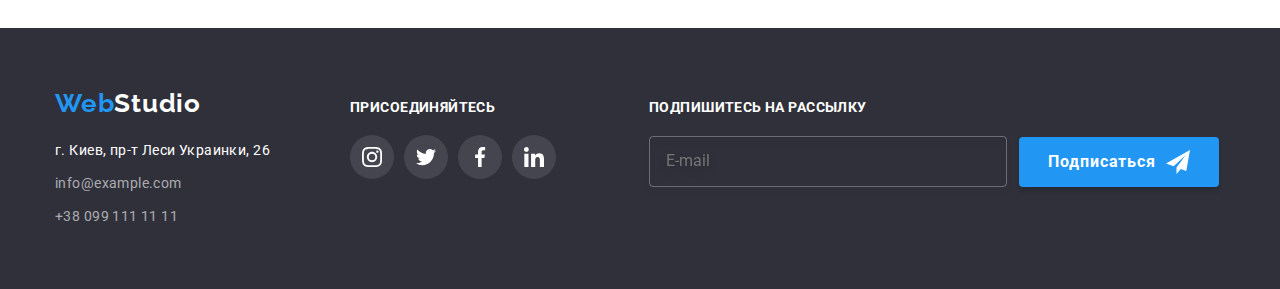
==== commit dbb2fd67: "add" ====
--- a/portfolio.html
+++ b/portfolio.html
@@ -4,300 +4,367 @@
     <meta charset="UTF-8" />
     <meta http-equiv="X-UA-Compatible" content="IE=edge" />
     <meta name="viewport" content="width=device-width, initial-scale=1.0" />
-    <title>webstudio</title>
-    <link rel="preconnect" href="https://fonts.googleapis.com" />
-    <link rel="preconnect" href="https://fonts.gstatic.com" crossorigin />
+    <title>Портфолио</title>
     <link
       href="https://fonts.googleapis.com/css2?family=Raleway:wght@700&family=Roboto:wght@400;500;700;900&display=swap"
       rel="stylesheet"
     />
     <link
       rel="stylesheet"
-      href="https://cdnjs.cloudflare.com/ajax/libs/modern-normalize/1.1.0/modern-normalize.min.css"
+      href="https://cdn.jsdelivr.net/npm/modern-normalize@1.1.0/modern-normalize.min.css"
     />
-    <link rel="stylesheet" href="./css/styles.css" />
+
+    <link rel="stylesheet" href="./css/main.min.css" />
   </head>
   <body>
-      <!--Шапка страницы-->
-      <header class="header">
-        <div class="container header-container">
-          <!--Навигация на другие страницы-->
-          <nav class="header-nav">
-            <a href="" class="header-logo">Web<span class="bit">Studio</span></a>
-            <ul class="site-nav list">
-              <li><a href="./index.html" class="nav-link">Студия</a></li>
-              <li><a href="./portfolio.html" class="nav-link link-portfolio">Портфолио</a></li>
-              <li><a href="" class="nav-link">Контакты</a></li>
-            </ul>
-          </nav> 
-            <ul class="header-nav-list list">
-              <li class="nav-item">
-                <a href="mailto:info@devstudio.com" class="nav-link-mail-tel"><svg class="header-mail-icon" width="16" height="12">
-                    <use href="./images/symbol-defs.svg#icon-envelope"></use></svg>info@devstudio.com</a>
-              </li>
-              <li><a href="tel:+380961111111" class="nav-link-mail-tel"><svg class="header-telephone-icon" width="10" height="16">
-                    <use href="./images/symbol-defs.svg#icon-smartphone"></use></svg>+380961111111</a></li>
-            </ul>
-        </div>
-      </header>
+    <!--Шапка сайта-->
+    <header class="header">
+      <div class="container header__container">
+        <nav class="header-nav">
+          <a class="logo" href="./index.html">Web<span class="logo logo--black">Studio</span></a>
+          <ul class="header-list">
+            <li class="header-list__item">
+              <a class="header-list__link " href="./index.html">Студия</a>
+            </li>
+            <li class="header-list__item">
+              <a class="header-list__link link--line current href="./portfolio.html">Портфолио</a>
+            </li>
+            <li class="header-list__item">
+              <a class="header-list__link" href="#contacts">Контакты</a>
+            </li>
+          </ul>
+        </nav>
+        <ul class="auth-nav">
+          <li class="auth-nav__item">
+            <a
+              class="auth-nav__link"
+              href="mailto:info@devstudio.com"
+              target="_blank"
+              rel="noopener noreferrer"
+              aria-label="иконка конверта"
+            >
+              <svg class="auth-nav__icon" width="16" height="12">
+                <use href="./images/icons.svg#icon-mail-new"></use></svg
+              >info@devstudio.com</a
+            >
+          </li>
+          <li class="auth-nav__item">
+            <a
+              class="auth-nav__link"
+              href="tel:+380961111111"
+              target="_blank"
+              rel="noopener noreferrer"
+              aria-label="иконка телефона"
+            >
+              <svg class="auth-nav__icon" width="10" height="16">
+                <use href="./images/icons.svg#icon-tel-new"></use></svg
+              >+38 096 111 11 11</a
+            >
+          </li>
+        </ul>
+      </div>
+    </header>
+    <!--Портфолио кнопки-->
     <main>
-      <!-- buttons -->
-      <section class="button-section">
+      <section class="portfolio-section">
         <div class="container">
-          <h1 class="visually-hidden">Просто заголовок</h1>
-          <ul class="filters-list list">
-            <li class="filters-list-item">
-              <button type="button" class="button-filter" name="Все">Все</button>
-            </li>
-            <li class="filters-list-item">
-              <button type="button" class="button-filter" name="Веб-сайты">Веб-сайты</button>
-            </li>
-            <li class="filters-list-item">
-              <button type="button" class="button-filter" name="Приложения">Приложения</button>
-            </li>
-            <li class="filters-list-item">
-              <button type="button" class="button-filter" name="Дизайн">Дизайн</button>
-            </li>
-            <li class="filters-list-item-right">
-              <button type="button" class="button-filter-right" name="Маркетинг">Маркетинг</button>
+          <h1 class="visually-hidden">Our portfolio</h1>
+          <ul class="portfolio-buttons-list">
+            <li class="item">
+              <button type="button" class="portfolio-button">Все</button>
+            </li>
+            <li class="item">
+              <button type="button" class="portfolio-button">Веб-сайты</button>
+            </li>
+            <li class="item">
+              <button type="button" class="portfolio-button">Приложения</button>
+            </li>
+            <li class="item">
+              <button type="button" class="portfolio-button">Дизайн</button>
+            </li>
+            <li class="item">
+              <button type="button" class="portfolio-button">Маркетинг</button>
             </li>
           </ul>
-          <!-- examples cards -->
-          
-            <ul class="card-set list">
-              
-                <li class="card-item">
-                  <a href="" class="card-link">
-                    <div class="portfolio-description">
-                    
-                      <img src="./images/071182.jpg" alt="Технокряк" 
-                      width="370" 
-                      height="294" 
-                      />
-                      <p class="description-text">Ресурс предлагает комплексные предложения с разным уровнем функционала и сервисов. Все это позволит посетителю получить исчерпывающие сведения о компании или частном лице.</p>
-                    </div>
-                      <div class="card-content">
-                        <h2 class="examples">Технокряк</h2>
-                        <p class="examples-titles">Веб-сайт</p>
-                      </div>
-                  </a>
-                </li>
-                <li class="card-item">
-                  <a href="" class="card-link">
-                    <div class="portfolio-description">
-                      <img src="./images/cefffc.jpg" alt="Постер New Orlean vs Golden Star"
-                        width="370"
-                        height="294"
-                      />
-                      <p class="description-text">Ресурс предлагает комплексные предложения с разным уровнем функционала и сервисов. Все это позволит посетителю получить исчерпывающие сведения о компании или частном лице.</p>
-                    </div>
-                      <div class="card-content">
-                        <h2 class="examples">Постер New Orlean vs Golden Star</h2>
-                        <p class="examples-titles">Дизайн</p>
-                      </div>
-                  </a>
-                </li>
-                <li class="card-item">
-                  <a href="" class="card-link">
-                  <div class="portfolio-description">
-                    <img src="./images/d0c83d.jpg"
-                      alt="Ресторан Seafood"
-                      width="370"
-                      height="294"
-                    />
-                    <p class="description-text">Ресурс предлагает комплексные предложения с разным уровнем функционала и сервисов. Все это позволит посетителю получить исчерпывающие сведения о компании или частном лице.</p>
-                  </div>
-                    <div class="card-content">
-                      <h2 class="examples">Ресторан Seafood</h2>
-                      <p class="examples-titles">Приложение</p>
-                    </div>
-                  </a>
-                </li>
-                <li class="card-item">
-                  <a href="" class="card-link">
-                    <div class="portfolio-description">
-                      <img src="./images/22c555.jpg" 
-                        alt="Проект Prime" 
-                        width="370" 
-                        height="294" 
-                      />
-                      <p class="description-text">Ресурс предлагает комплексные предложения с разным уровнем функционала и сервисов. Все это позволит посетителю получить исчерпывающие сведения о компании или частном лице.</p>
-                    </div>  
-                    <div class="card-content">
-                      <h2 class="examples">Проект Prime</h2>
-                      <p class="examples-titles">Маркетинг</p>
-                    </div>
-                  </a>
-                </li>
-                <li class="card-item">
-                  <a href="" class="card-link">
-                  <div class="portfolio-description">
-                    <img src="./images/58f59b.jpg" 
-                      alt="Проект Boxes" 
-                      width="370" 
-                      height="294" 
-                    />
-                    <p class="description-text">Ресурс предлагает комплексные предложения с разным уровнем функционала и сервисов. Все это позволит посетителю получить исчерпывающие сведения о компании или частном лице.</p>
-                  </div>
-                    <div class="card-content">
-                      <h2 class="examples">Проект Boxes</h2>
-                      <p class="examples-titles">Приложение</p>
-                    </div>
-                  </a>
-                </li>
-                <li class="card-item">
-                  <a href="" class="card-link">
-                  <div class="portfolio-description">
-                    <img
-                      src="./images/a1ed74.jpg"
-                      alt="Inspiration has no Borders"
-                      width="370"
-                      height="294"
-                    />
-                    <p class="description-text">Ресурс предлагает комплексные предложения с разным уровнем функционала и сервисов. Все это позволит посетителю получить исчерпывающие сведения о компании или частном лице.</p>
-                  </div>
-                    <div class="card-content">
-                      <h2 class="examples">Inspiration has no Borders</h2>
-                      <p class="examples-titles">Веб-сайт</p>
-                    </div>
-                  </a>
-                </li>
-                <li class="card-item">
-                  <a href="" class="card-link">
-                    <div class="portfolio-description">
-                      <img
-                        src="./images/294fc0.jpg"
-                        alt="Издание Limited Edition"
-                        width="370"
-                        height="294"
-                      />
-                      <p class="description-text">Ресурс предлагает комплексные предложения с разным уровнем функционала и сервисов. Все это позволит посетителю получить исчерпывающие сведения о компании или частном лице.</p>
-                    </div>
-                      <div class="card-content">  
-                        <h2 class="examples">Издание Limited Edition</h2>
-                        <p class="examples-titles">Дизайн</p>
-                      </div>
-                  </a>
-                </li>
-                <li class="card-item">
-                  <a href="" class="card-link">
-                    <div class="portfolio-description">
-                      <img src="./images/3cef12.jpg" 
-                        alt="Проект LAB"
-                        width="370"
-                        height="294" 
-                      />
-                      <p class="description-text">Ресурс предлагает комплексные предложения с разным уровнем функционала и сервисов. Все это позволит посетителю получить исчерпывающие сведения о компании или частном лице.</p>
-                    </div>
-                      <div class="card-content">
-                        <h2 class="examples">Проект LAB</h2>
-                        <p class="examples-titles">Маркетинг</p>
-                      </div>
-                  </a>
-                </li>
-                <li class="card-item">
-                  <a href="" class="card-link">
-                  <div class="portfolio-description">
-                    <img
-                        src="./images/74a27d.jpg"
-                        alt="Growing Business"
-                        width="370"
-                        height="294"
-                      />
-                      <p class="description-text">Ресурс предлагает комплексные предложения с разным уровнем функционала и сервисов. Все это позволит посетителю получить исчерпывающие сведения о компании или частном лице.</p>
-                    </div>
-                      <div class="card-content">
-                        <h2 class="examples">Growing Business</h2>
-                        <p class="examples-titles">Приложение</p>
-                      </div>
-                  </a>
-                </li>
-             
-            </ul>
-          
+          <ul class="portfolio-section-list">
+            <li class="item">
+              <a class="card-link" href="">
+                <div class="image-cover">
+                  <img
+                    src="./images/portfolio-section/project-1.jpg"
+                    alt="картинка сайта"
+                    width="370"
+                  />
+                  <p class="product-description">
+                    Ресурс предлагает комплексные предложения с разным уровнем функционала и
+                    сервисов. Все это позволит посетителю получить исчерпывающие сведения о компании
+                    или частном лице.
+                  </p>
+                </div>
+                <div class="card-container">
+                  <h2 class="portfolio-title">Технокряк</h2>
+                  <p class="portfolio-text">Веб-сайт</p>
+                </div>
+              </a>
+            </li>
+            <li class="item">
+              <a class="card-link" href="">
+                <div class="image-cover">
+                  <img
+                    src="./images/portfolio-section/project-2.jpg"
+                    alt="два человека играют в баскетбол"
+                    width="370"
+                  />
+                  <p class="product-description">
+                    Ресурс предлагает комплексные предложения с разным уровнем функционала и
+                    сервисов. Все это позволит посетителю получить исчерпывающие сведения о компании
+                    или частном лице.
+                  </p>
+                </div>
+                <div class="card-container">
+                  <h2 class="portfolio-title">Постер New Orlean vs Golden Star</h2>
+                  <p class="portfolio-text">Дизайн</p>
+                </div>
+              </a>
+            </li>
+            <li class="item">
+              <a class="card-link" href="">
+                <div class="image-cover">
+                  <img
+                    src="./images/portfolio-section/project-3.jpg"
+                    alt="логотип приложения"
+                    width="370"
+                  />
+                  <p class="product-description">
+                    Ресурс предлагает комплексные предложения с разным уровнем функционала и
+                    сервисов. Все это позволит посетителю получить исчерпывающие сведения о компании
+                    или частном лице.
+                  </p>
+                </div>
+                <div class="card-container">
+                  <h2 class="portfolio-title">Ресторан Seafood</h2>
+                  <p class="portfolio-text">Приложение</p>
+                </div>
+              </a>
+            </li>
+            <li class="item">
+              <a class="card-link" href="">
+                <div class="image-cover">
+                  <img
+                    src="./images/portfolio-section/project-4.jpg"
+                    alt="картинка наушников"
+                    width="370"
+                  />
+                  <p class="product-description">
+                    Ресурс предлагает комплексные предложения с разным уровнем функционала и
+                    сервисов. Все это позволит посетителю получить исчерпывающие сведения о компании
+                    или частном лице.
+                  </p>
+                </div>
+                <div class="card-container">
+                  <h2 class="portfolio-title">Проект Prime</h2>
+                  <p class="portfolio-text">Маркетинг</p>
+                </div>
+              </a>
+            </li>
+            <li class="item">
+              <a class="card-link" href="">
+                <div class="image-cover">
+                  <img
+                    src="./images/portfolio-section/project-5.jpg"
+                    alt="картинка с коробками"
+                    width="370"
+                  />
+                  <p class="product-description">
+                    Ресурс предлагает комплексные предложения с разным уровнем функционала и
+                    сервисов. Все это позволит посетителю получить исчерпывающие сведения о компании
+                    или частном лице.
+                  </p>
+                </div>
+                <div class="card-container">
+                  <h2 class="portfolio-title">Проект Boxes</h2>
+                  <p class="portfolio-text">Приложение</p>
+                </div>
+              </a>
+            </li>
+            <li class="item">
+              <a class="card-link" href="">
+                <div class="image-cover">
+                  <img
+                    src="./images/portfolio-section/project-6.jpg"
+                    alt="картинка с компьютероми"
+                    width="370"
+                  />
+                  <p class="product-description">
+                    Ресурс предлагает комплексные предложения с разным уровнем функционала и
+                    сервисов. Все это позволит посетителю получить исчерпывающие сведения о компании
+                    или частном лице.
+                  </p>
+                </div>
+                <div class="card-container">
+                  <h2 class="portfolio-title">Inspiration has no Borders</h2>
+                  <p class="portfolio-text">Веб-сайт</p>
+                </div>
+              </a>
+            </li>
+            <li class="item">
+              <a class="card-link" href="">
+                <div class="image-cover">
+                  <img
+                    src="./images/portfolio-section/project-7.jpg"
+                    alt="картинка с книжкой"
+                    width="370"
+                  />
+                  <p class="product-description">
+                    Ресурс предлагает комплексные предложения с разным уровнем функционала и
+                    сервисов. Все это позволит посетителю получить исчерпывающие сведения о компании
+                    или частном лице.
+                  </p>
+                </div>
+                <div class="card-container">
+                  <h2 class="portfolio-title">Издание Limited Edition</h2>
+                  <p class="portfolio-text">Дизайн</p>
+                </div>
+              </a>
+            </li>
+            <li class="item">
+              <a class="card-link" href="">
+                <div class="image-cover">
+                  <img
+                    src="./images/portfolio-section/project-8.jpg"
+                    alt="картинка с биркой"
+                    width="370"
+                  />
+                  <p class="product-description">
+                    Ресурс предлагает комплексные предложения с разным уровнем функционала и
+                    сервисов. Все это позволит посетителю получить исчерпывающие сведения о компании
+                    или частном лице.
+                  </p>
+                </div>
+                <div class="card-container">
+                  <h2 class="portfolio-title">Проект LAB</h2>
+                  <p class="portfolio-text">Маркетинг</p>
+                </div>
+              </a>
+            </li>
+            <li class="item">
+              <a class="card-link" href="">
+                <div class="image-cover">
+                  <img
+                    src="./images/portfolio-section/project-9.jpg"
+                    alt="картинка с ноутбуком"
+                    width="370"
+                  />
+                  <p class="product-description">
+                    Ресурс предлагает комплексные предложения с разным уровнем функционала и
+                    сервисов. Все это позволит посетителю получить исчерпывающие сведения о компании
+                    или частном лице.
+                  </p>
+                </div>
+                <div class="card-container">
+                  <h2 class="portfolio-title">Growing Business</h2>
+                  <p class="portfolio-text">Приложение</p>
+                </div>
+              </a>
+            </li>
+          </ul>
         </div>
       </section>
     </main>
-    <!-- подвал страницы -->
-
-      <footer class="footer">
-          <div class="container footer-container">
-            <div class="footer-nav-container">
-              <a href="" class="footer-logo">Web<span class="footer-bit">Studio</span> </a>
-              <!--Навигация на другие страницы-->
-              <address class="address">
-                <ul class="footer-nav list">
-                  <li class="footer-nav-list">
-                    <a href="г.Киев, пр-т Леси Украинки,26" class="footer-nav-link-address"
-                      >г.Киев,пр-т Леси Украинки,26
-                    </a>
-                  </li>
-                  <li class="footer-nav-list">
-                    <a href="mailto:info@devstudio.com" class="footer-nav-link-mail"
-                      >info@devstudio.com
-                    </a>
-                  </li>
-                  <li><a href="tel:+380961111111" class="footer-nav-link-tel">+380961111111</a></li>
-                </ul>
-              </address>
-            </div>
-            <div class="footer-soc-container">          
-                  <p class="footer-soc-title">присоединяйтесь</p>
-                    <ul class="footer-soc-list list">
-                      <li class="footer-list-item">
-                        <a href="" class="footer-soc-link">
-                          <svg class="icon-soc-link" width="20" height="20">
-                            <use href="./images/symbol-defs.svg#icon-instagram-2"></use>
-                          </svg>
-                        </a>
-                      </li>
-                      <li class="footer-list-item">
-                        <a href="" class="footer-soc-link">
-                          <svg class="icon-soc-link" width="20" height="20">
-                            <use href="./images/symbol-defs.svg#icon-twitter-1"></use>
-                          </svg>
-                        </a>
-                      </li>
-                      <li class="footer-list-item">
-                        <a href="" class="footer-soc-link">
-                          <svg class="icon-soc-link" width="20" height="20">
-                            <use href="./images/symbol-defs.svg#icon-facebook-1"></use>
-                          </svg>
-                        </a>
-                      </li>
-                      <li class=footer-list-item">
-                        <a href="" class="footer-soc-link">
-                          <svg class="icon-soc-link" width="20" height="20">
-                            <use href="./images/symbol-defs.svg#icon-linkedin-1"></use>
-                          </svg>
-                        </a>
-                      </li>
-
-                    </ul>
-              </div>
-              <div class="footer-email-input">
-                <b class="title-email-input">подпишитесь на рассылку</b>
-                <form class="footer-form">
-                  <label class="footer-label" for="modal-text">
-                  <input 
-                    type="email"
-                    name="email"
-                    placeholder="E-mail"
-                    class="footer-input"
-                    required
-                  />
-                  <button class="footer-submit" type="submit">
-                  <span class="footer-span">Подписаться</span>
-                    <svg class="icon-send" width="25" height="25">
-                      <use href="./images/symbol-defs.svg#icon-icon-send"></use>
-                    </svg>
-                  </button>
-                  </label>
-                </form>
-              </div>
+    <!--Подвал-->
+    <footer class="footer" id="contacts">
+      <div class="container footer-web">
+        <div class="footer-collums">
+          <a class="logo logo--complain" href="./index.html"
+            >Web<span class="logo logo--white">Studio</span></a
+          >
+          <address class="adress-footer">
+            <ul class="footer-list">
+              <li class="item">
+                <a class="footer-adress" href="#">г. Киев, пр-т Леси Украинки, 26</a>
+              </li>
+              <li class="item">
+                <a class="footer-contacts" href="mailto:info@example.com">info@example.com</a>
+              </li>
+              <li class="item">
+                <a class="footer-contacts" href="tel:+380991111111">+38 099 111 11 11</a>
+              </li>
+            </ul>
+          </address>
+        </div>
+        <div class="footer-social">
+          <h2 class="footer-invite">присоединяйтесь</h2>
+          <ul class="footer-web">
+            <li class="item">
+              <a
+                class="footer-icon-font"
+                href=""
+                target="_blank"
+                rel="noopener noreferrer"
+                aria-label="иконка instagramm"
+              >
+                <svg class="footer-icon" width="20" height="20">
+                  <use href="./images/icons.svg#icon-insta-2"></use>
+                </svg>
+              </a>
+            </li>
+            <li class="item">
+              <a
+                class="footer-icon-font"
+                href=""
+                target="_blank"
+                rel="noopener noreferrer"
+                aria-label="иконка twitter"
+              >
+                <svg class="footer-icon" width="20" height="20">
+                  <use href="./images/icons.svg#icon-twitter-2"></use>
+                </svg>
+              </a>
+            </li>
+            <li class="item">
+              <a
+                class="footer-icon-font"
+                href=""
+                target="_blank"
+                rel="noopener noreferrer"
+                aria-label="иконка facebook"
+              >
+                <svg class="footer-icon" width="20" height="20">
+                  <use href="./images/icons.svg#icon-facebook-2"></use>
+                </svg>
+              </a>
+            </li>
+            <li class="item">
+              <a
+                class="footer-icon-font"
+                href=""
+                target="_blank"
+                rel="noopener noreferrer"
+                aria-label="иконка linkedin"
+              >
+                <svg class="footer-icon" width="20" height="20">
+                  <use href="./images/icons.svg#icon-linkedin-2"></use>
+                </svg>
+              </a>
+            </li>
+          </ul>
+        </div>
+        <!-- Форма в подвале -->
+        <div class="footer-form">
+          <h2 class="footer-form-title">Подпишитесь на рассылку</h2>
+          <div class="form-block">
+            <form class="form-footer">
+              <input class="input-footer" type="email" name="email" placeholder="E-mail" />
+              <button class="form-button-footer" type="submit">
+                Подписаться
+                <svg class="send-icon" width="24px" height="24px">
+                  <use href="./images/icons.svg#icon-send"></use>
+                </svg>
+              </button>
+            </form>
           </div>
+        </div>
+      </div>
     </footer>
   </body>
-      
 </html>
-
--- a/css/main.min.css
+++ b/css/main.min.css
@@ -0,0 +1,2 @@
+*,*::before,*::after{box-sizing:border-box}a{text-decoration:none}ul,ol{padding:0;list-style:none;margin:0}p,h1,h2,h3,h4{padding:0;margin:0}img{display:block;max-height:100%;height:auto}:root{--main-font: 'Roboto', Tahoma, sans-serif;--body-background: #ffff;--header-color: #ffffff;--hero-title-color: #ffffff;--main-text-title-color: #212121;--second-text-title-color: #757575;--hover-buton-color: #2196f3;--logo-color: #000000;--button-portfolio-colour: #f5f4fa;--icons--team-color: #afb1b8}body{font-family:var(--main-font);background-color:#ffff}.container{margin-left:auto;margin-right:auto;padding-left:15px;padding-right:15px;width:1200px}.visually-hidden{position:absolute;white-space:nowrap;width:1px;height:1px;overflow:hidden;border:0;padding:0;clip:rect(0 0 0 0);clip-path:inset(50%);margin:-1px}@keyframes tracking-in-expand-fwd{0%{letter-spacing:-0.5em;transform:translateZ(-700px);opacity:0}40%{opacity:0.6}100%{transform:translateZ(0);opacity:1}}@keyframes bounce-left{0%{transform:translateX(-48px);animation-timing-function:ease-in;opacity:1}24%{opacity:1}40%{transform:translateX(-26px);animation-timing-function:ease-in}65%{transform:translateX(-13px);animation-timing-function:ease-in}82%{transform:translateX(-6.5px);animation-timing-function:ease-in}93%{transform:translateX(-4px);animation-timing-function:ease-in}25%,55%,75%,87%,98%{transform:translateX(0px);animation-timing-function:ease-out}100%{transform:translateX(0px);animation-timing-function:ease-out;opacity:1}}.header{border-bottom:1px solid #eeeeee}.header__container{display:flex;align-items:center}.logo{font-family:Raleway;font-style:normal;font-weight:bold;font-size:26px;line-height:1.19;letter-spacing:0.03em;color:var(--hover-buton-color)}.logo--black{color:var(--logo-color)}.logo--white{color:#ffff}.header-nav{display:flex;align-items:center}.header-list{margin-left:93px;display:flex}.header-list__item{margin-left:50px}.header-list__item:first-child{margin-left:0}.header-list__link{position:relative;display:block;padding-top:32px;padding-bottom:32px;font-style:normal;font-weight:500;font-size:14px;line-height:1.14;letter-spacing:0.02em;color:var(--main-text-title-color);transition-property:color;transition-duration:250ms;transition-timing-function:cubic-bezier(0.4, 0, 0.2, 1)}.header-list__link:hover,.header-list__link:focus{color:var(--hover-buton-color)}.link--line::after{content:'';position:absolute;width:100%;height:4px;bottom:-1px;left:0;border-radius:2px;background-color:var(--hover-buton-color);animation:bounce-left 0.4s both}.current{color:var(--hover-buton-color)}.auth-nav{display:flex;margin-left:auto}.auth-nav__item{margin-left:50px}.auth-nav__item:first-child{margin-left:0px}.auth-nav__link{display:flex;padding:32px 0;align-items:center;font-style:normal;font-weight:500;font-size:14px;line-height:1.14;letter-spacing:0.02em;color:var(--second-text-title-color);transition-property:color;transition-duration:250ms;transition-timing-function:cubic-bezier(0.4, 0, 0.2, 1)}.auth-nav__link:hover,.auth-nav__link:focus{color:var(--hover-buton-color)}.auth-nav__icon{margin-right:10px;fill:var(--second-text-title-color);transition-property:fill;transition-duration:250ms;transition-timing-function:cubic-bezier(0.4, 0, 0.2, 1)}.auth-nav__link:hover .auth-nav__icon,.auth-nav__link:focus .auth-nav__icon{fill:var(--hover-buton-color)}.hero{max-width:1600px;margin-left:auto;margin-right:auto;padding-top:200px;padding-bottom:200px;text-align:center;background-image:linear-gradient(rgba(47,48,58,0.4), rgba(47,48,58,0.4)),url(../images/hero/hero-background.jpg);background-color:#2f303a}.hero-section__title{margin:0 0 30px 0;font-style:normal;font-weight:900;font-size:44px;line-height:1.36;text-align:center;letter-spacing:0.06em;text-transform:uppercase;color:var(--hero-title-color);animation:tracking-in-expand-fwd 0.8s cubic-bezier(0.215, 0.61, 0.355, 1) both}.hero-section__button{font-family:inherit;font-style:normal;font-weight:700;font-size:16px;line-height:1.8;letter-spacing:0.06em;cursor:pointer;width:200px;height:50px;border:0;box-shadow:0px 4px 4px rgba(0,0,0,0.15);border-radius:4px;color:var(--header-color);background-color:#2196f3;transition-property:background-color, box-shadow;transition-duration:250ms;transition-timing-function:cubic-bezier(0.4, 0, 0.2, 1)}.hero-section__button:hover,.hero-section__button:focus{background:#188ce8;box-shadow:0px 4px 4px rgba(0,0,0,0.15)}.benefits{padding-top:94px;padding-bottom:94px}.benefits__container{display:flex}.benefits-list{display:flex}.benefits-list__item{width:270px;margin-right:30px}.benefits-list__item:last-child{margin-right:0}.benefits-content{display:flex;align-items:center;justify-content:center;margin-bottom:30px;width:270px;height:120px;border-radius:4px;background-color:var(--button-portfolio-colour)}.benefits-content__icon{width:70px;height:70px}.benefits-list__title{margin-bottom:10px;font-style:normal;font-weight:700;font-size:14px;line-height:1.14;letter-spacing:0.03em;text-transform:uppercase;color:var(--main-text-title-color)}.benefits-list__text{font-size:14px;line-height:1.7;letter-spacing:0.03em;color:var(--second-text-title-color)}.work{padding-bottom:94px}.work-title{margin-bottom:50px;text-align:center;font-style:normal;font-weight:700;font-size:36px;line-height:1.16;text-align:center;letter-spacing:0.03em;color:var(--main-text-title-color)}.work-list{display:flex}.work-list__item{margin-right:30px;position:relative}.work-list__item:last-child{margin-right:0}.work-label{position:absolute;bottom:0;width:370px;height:70px;padding:27px 0;background-color:rgba(47,48,58,0.8)}.work-label__title{font-style:normal;font-weight:700;font-size:14px;line-height:1, 14;text-align:center;letter-spacing:0.03em;text-transform:uppercase;color:var(--hero-title-color)}.our-team-section{padding-top:94px;padding-bottom:94px;background-color:#f5f4fa}.our-team{margin-bottom:50px;text-align:center;font-style:normal;font-weight:700;font-size:36px;line-height:1.16;letter-spacing:0.03em;color:var(--main-text-title-color)}.our-team-list{display:flex}.our-team-list .item{margin-right:30px;text-align:center;background-color:var(--hero-title-color);box-shadow:0px 1px 3px rgba(0,0,0,0.12),0px 1px 1px rgba(0,0,0,0.14),0px 2px 1px rgba(0,0,0,0.2);border-radius:0px 0px 4px 4px}.our-team-list .item:last-child{margin-right:0}.our-team-title{margin-bottom:10px;font-style:normal;font-weight:500;font-size:16px;line-height:1.18;letter-spacing:0.03em;color:var(--main-text-title-color)}.our-team-text{margin-bottom:16px;font-size:16px;line-height:1.18;letter-spacing:0.03em;color:var(--second-text-title-color)}.media-team{padding:30px 15px 30px 15px;margin:0}.team-icon-list{display:flex;justify-content:center;align-items:center}.link-team-icon{display:flex;align-items:center;justify-content:center;width:44px;height:44px;background-color:var(--hero-title-color);border-radius:50%;transition-property:background-color;transition-duration:250ms;transition-timing-function:cubic-bezier(0.4, 0, 0.2, 1)}.link-team-icon:hover{background-color:var(--hover-buton-color)}.icon-item{display:flex;align-items:center;justify-content:center;width:44px;height:44px;margin-right:10px}.icon-item:last-child{margin-right:0}.icon-item:hover .icon-team,.icon-item:focus .icon-team{fill:var(--header-color)}.icon-item:last-child{margin-right:0}.icon-team{display:block;fill:var(--icons--team-color);transition-property:fill;transition-duration:250ms;transition-timing-function:cubic-bezier(0.4, 0, 0.2, 1)}.clients-section{padding-bottom:94px;padding-top:94px;padding-left:0;padding-right:0;background-color:var(--header-color)}.clients-list{display:flex;align-items:center}.clients-list .item{display:flex;align-items:center;justify-content:center;margin-right:30px}.clients-list .item:last-child{margin-right:0px}.clients-list-link{display:flex;align-items:center;justify-content:center;width:170px;height:92px;border:1px solid #afb1b8;box-sizing:border-box;border-radius:4px;transition-property:border;transition-duration:250ms;transition-timing-function:cubic-bezier(0.4, 0, 0.2, 1)}.clients-list-link:hover .clients-logo,.clients-list-link:focus .clients-logo{fill:var(--hover-buton-color)}.clients-list-link:hover,.clients-list-link:focus{border:1px solid var(--hover-buton-color)}.clients-logo{display:block;width:106px;height:60px;fill:#afb1b8;transition-property:fill;transition-duration:250ms;transition-timing-function:cubic-bezier(0.4, 0, 0.2, 1)}.portfolio-section{padding-top:94px;padding-bottom:94px}.portfolio-buttons-list{display:flex;justify-content:center;margin-bottom:50px}.portfolio-buttons-list .item{margin-right:8px}.portfolio-buttons-list .item:last-child{margin-right:0}.portfolio-button{padding:6px 0;font-family:inherit;font-style:normal;font-weight:500;font-size:16px;line-height:1.6;width:128px;height:38px;border:0px;border-radius:4px;cursor:pointer;background-color:var(--button-portfolio-colour);color:var(--main-text-title-color);transition-property:color, background-color, box-shadow;transition-duration:250ms;transition-timing-function:cubic-bezier(0.4, 0, 0.2, 1)}.portfolio-button:hover,.portfolio-button:focus{background-color:#2196f3;color:#ffffff;box-shadow:0px 3px 1px rgba(0,0,0,0.1),0px 1px 2px rgba(0,0,0,0.08),0px 2px 2px rgba(0,0,0,0.12);border-radius:4px}.card-link{display:block;width:370px;transition-property:box-shadow;transition-duration:250ms;transition-timing-function:cubic-bezier(0.4, 0, 0.2, 1)}.card-link:hover,.card-link:focus{box-shadow:0px 1px 1px rgba(0,0,0,0.12),0px 4px 4px rgba(0,0,0,0.06),1px 4px 6px rgba(0,0,0,0.16)}.card-link:hover .product-description{transform:translateY(0)}.image-cover{position:relative;overflow:hidden}.product-description{position:absolute;top:0;left:0;width:100%;height:100%;padding:63px 24px;font-size:18px;line-height:1.55;letter-spacing:0.03em;color:#ffffff;background-color:rgba(33,150,243,0.9);transform:translateY(100%);transition:transform 250ms ease;transition-timing-function:cubic-bezier(0.4, 0, 0.2, 1)}.portfolio-section-list{display:flex;flex-wrap:wrap;flex-direction:row}.portfolio-section-list .item{margin-right:30px;margin-bottom:30px}.portfolio-section-list .item:nth-child(3n){margin-right:0}.portfolio-section-list .item:nth-last-child(-n+3){margin-bottom:0}.portfolio-title{margin-bottom:4px;font-style:normal;font-weight:700;font-size:18px;line-height:2;letter-spacing:0.06em;color:var(--main-text-title-color)}.portfolio-text{font-size:16px;line-height:1.8;letter-spacing:0.03em;color:var(--second-text-title-color)}.card-container{padding:20px 24px;border-bottom:1px solid #eeeeee;border-left:1px solid #eeeeee;border-right:1px solid #eeeeee}.footer{padding-bottom:60px;padding-top:60px;background-color:#2f303a}.logo{font-family:Raleway;font-style:normal;font-weight:bold;font-size:26px;line-height:1.19;letter-spacing:0.03em}.logo--complain{display:block;margin-bottom:20px}.logo--white{color:#ffff}.footer-adress{font-style:normal;font-weight:400;font-size:14px;line-height:1.7;letter-spacing:0.03em;color:var(--header-color);transition:color 250ms cubic-bezier(0.4, 0, 0.2, 1)}.footer-adress:hover,.footer-adress:focus{color:#2196f3}.footer-contacts{font-style:normal;font-weight:400;font-size:14px;line-height:1.7;letter-spacing:0.03em;color:rgba(255,255,255,0.6);transition:color 250ms cubic-bezier(0.4, 0, 0.2, 1)}.footer-contacts:hover,.footer-contacts:focus{color:#2196f3}.footer-list{margin:0}.footer-list .item{margin-bottom:9px}.footer-list .item:last-child{margin-bottom:0px}.footer-web{display:flex;align-items:baseline}.footer-web .item{margin-right:10px}.footer-web .item:last-child{margin-right:0}.footer-collums{margin-right:70px}.footer-social{margin-right:93px}.footer-invite{margin-bottom:20px;font-style:normal;font-weight:700;font-size:14px;line-height:16px;letter-spacing:0.03em;text-transform:uppercase;color:var(--header-color)}.footer-icon-font{display:flex;align-items:center;justify-content:center;width:44px;height:44px;border-radius:50%;background-color:rgba(255,255,255,0.1);transition-property:background-color;transition-duration:250ms;transition-timing-function:cubic-bezier(0.4, 0, 0.2, 1)}.footer-icon-font:hover,.footer-icon-font:focus{background-color:var(--hover-buton-color)}.footer-icon{fill:var(--hero-title-color)}.form-footer{display:flex;align-items:center}.footer-form-title{display:block;margin-bottom:20px;font-style:normal;font-weight:700;font-size:14px;line-height:1.14;letter-spacing:0.03em;text-transform:uppercase;color:#ffffff}.input-footer{width:358px;padding:15px 0 15px 16px;margin-right:12px;border:1px solid rgba(255,255,255,0.3);background:none;color:var(--header-color);filter:drop-shadow(0px 4px 4px rgba(0,0,0,0.15));border-radius:4px}.input-footer:focus{outline:transparent}.form-button-footer{display:flex;align-items:center;justify-content:center;width:200px;height:50px;font-style:normal;font-weight:700;font-size:16px;line-height:1.87;text-align:center;letter-spacing:0.06em;cursor:pointer;color:var(--hero-title-color);box-shadow:0px 4px 4px rgba(0,0,0,0.15);border:0;border-radius:4px;background:#2196f3;transition:background 250ms cubic-bezier(0.4, 0, 0.2, 1)}.form-button-footer:hover,.form-button-footer:focus{background:#188ce8}.send-icon{margin-left:10px}.backdrop{position:fixed;top:0;left:50%;transform:translate(-50%);width:100vw;height:100vh;z-index:10;background-color:rgba(0,0,0,0.2);opacity:1;pointer-events:initial;visibility:visible;transition:opacity 250ms ease-in-out, visibility 250ms ease-in-out}.backdrop.is-hidden{opacity:0;pointer-events:none;visibility:hidden;transition:opacity 250ms ease-in-out, visibility 250ms ease-in-out}.modal-window{position:absolute;top:50%;left:50%;transform:translate(-50%, -50%);width:528px;height:581px;box-shadow:0px 1px 3px rgba(0,0,0,0.12),0px 1px 1px rgba(0,0,0,0.14),0px 2px 1px rgba(0,0,0,0.2);border-radius:4px;background-color:#ffffff;transition:opacity 250ms ease-in-out, visibility 250ms ease-in-out}.backdrop.is-hidden .modal-window{opacity:0}.backdrop .modal-window{opacity:1}.button-close{position:absolute;display:flex;align-items:center;right:8px;top:8px;width:30px;height:30px;border-radius:50%;cursor:pointer;border:1px solid rgba(0,0,0,0.1);background-color:#ffffff;transition:fill 250ms cubic-bezier(0.4, 0, 0.2, 1)}.button-close:hover,.button-close:focus{fill:var(--hover-buton-color)}.close-icon{width:18px;height:18px}.form{padding:40px 40px;width:528px}.form-field{position:relative;margin-bottom:10px;display:flex;flex-direction:column}.form-title{display:block;margin-bottom:12px;font-weight:700;font-size:20px;line-height:1.15;text-align:center;letter-spacing:0.03em;color:var(--main-text-title-color)}.form-input{padding-top:11px;padding-bottom:11px;padding-left:42px;border-radius:4px;outline:transparent;border:1px solid rgba(33,33,33,0.2);transition:border-color 250ms cubic-bezier(0.4, 0, 0.2, 1)}.form-input:focus{border-color:var(--hover-buton-color)}.form-input:focus:focus+.label-icon{fill:var(--hover-buton-color)}.label-icon{position:absolute;top:30px;left:12px;fill:var(--main-text-title-color);transition:fill 250ms cubic-bezier(0.4, 0, 0.2, 1)}.text-area-label:focus{border-color:var(--hover-buton-color)}.label-title{margin-bottom:4px;font-style:normal;font-weight:400;font-size:12px;line-height:1.16;letter-spacing:0.01em;color:#757575}.form-field ::placeholder{font-style:normal;font-weight:400;font-size:14px;line-height:1.14;letter-spacing:0.01em;color:rgba(117,117,117,0.5)}.text-area-label{width:448px;height:116px;padding:12px 16px;resize:none;font-style:normal;font-weight:400;font-size:12px;line-height:1.16;letter-spacing:0.01em;outline:transparent;border-radius:4px;border:1px solid rgba(33,33,33,0.2);transition:border-color 250ms cubic-bezier(0.4, 0, 0.2, 1)}.custom-checkbox{display:flex;align-items:center;justify-content:center;flex-shrink:0;margin-right:10px;width:16px;height:15px;cursor:pointer;border-radius:2px;border:2px solid var(--main-text-title-color);background-color:var(--hero-title-color)}.icon-check{fill:#ffffff;transition:fill 250ms cubic-bezier(0.4, 0, 0.2, 1)}.policy-agreement{display:flex;justify-content:center;margin-bottom:30px}.agreement-checkbox:checked+.custom-checkbox{border-radius:2px;background-color:var(--hover-buton-color);border:2px solid var(--hover-buton-color);border:0}.field-policy{position:relative;top:-5px;display:inline-block;font-style:normal;font-weight:400;font-size:14px;line-height:1.71;letter-spacing:0.03em;color:#757575}.policy-link{text-decoration:underline;color:var(--hover-buton-color)}.form-button{display:flex;align-items:center;justify-content:center}.button-submit{display:block;margin-right:auto;margin-left:auto;width:200px;height:50px;padding:0;font-weight:700;font-size:16px;line-height:1.87;letter-spacing:0.06em;cursor:pointer;border:0;color:#ffffff;background-color:var(--hover-buton-color);box-shadow:0px 4px 4px rgba(0,0,0,0.15);border-radius:4px;transition:background-color 250ms cubic-bezier(0.4, 0, 0.2, 1)}.button-submit:hover,.button-submit:focus{background:#188ce8;box-shadow:0px 4px 4px rgba(0,0,0,0.15);border-radius:4px}
+/*# sourceMappingURL=main.min.css.map */